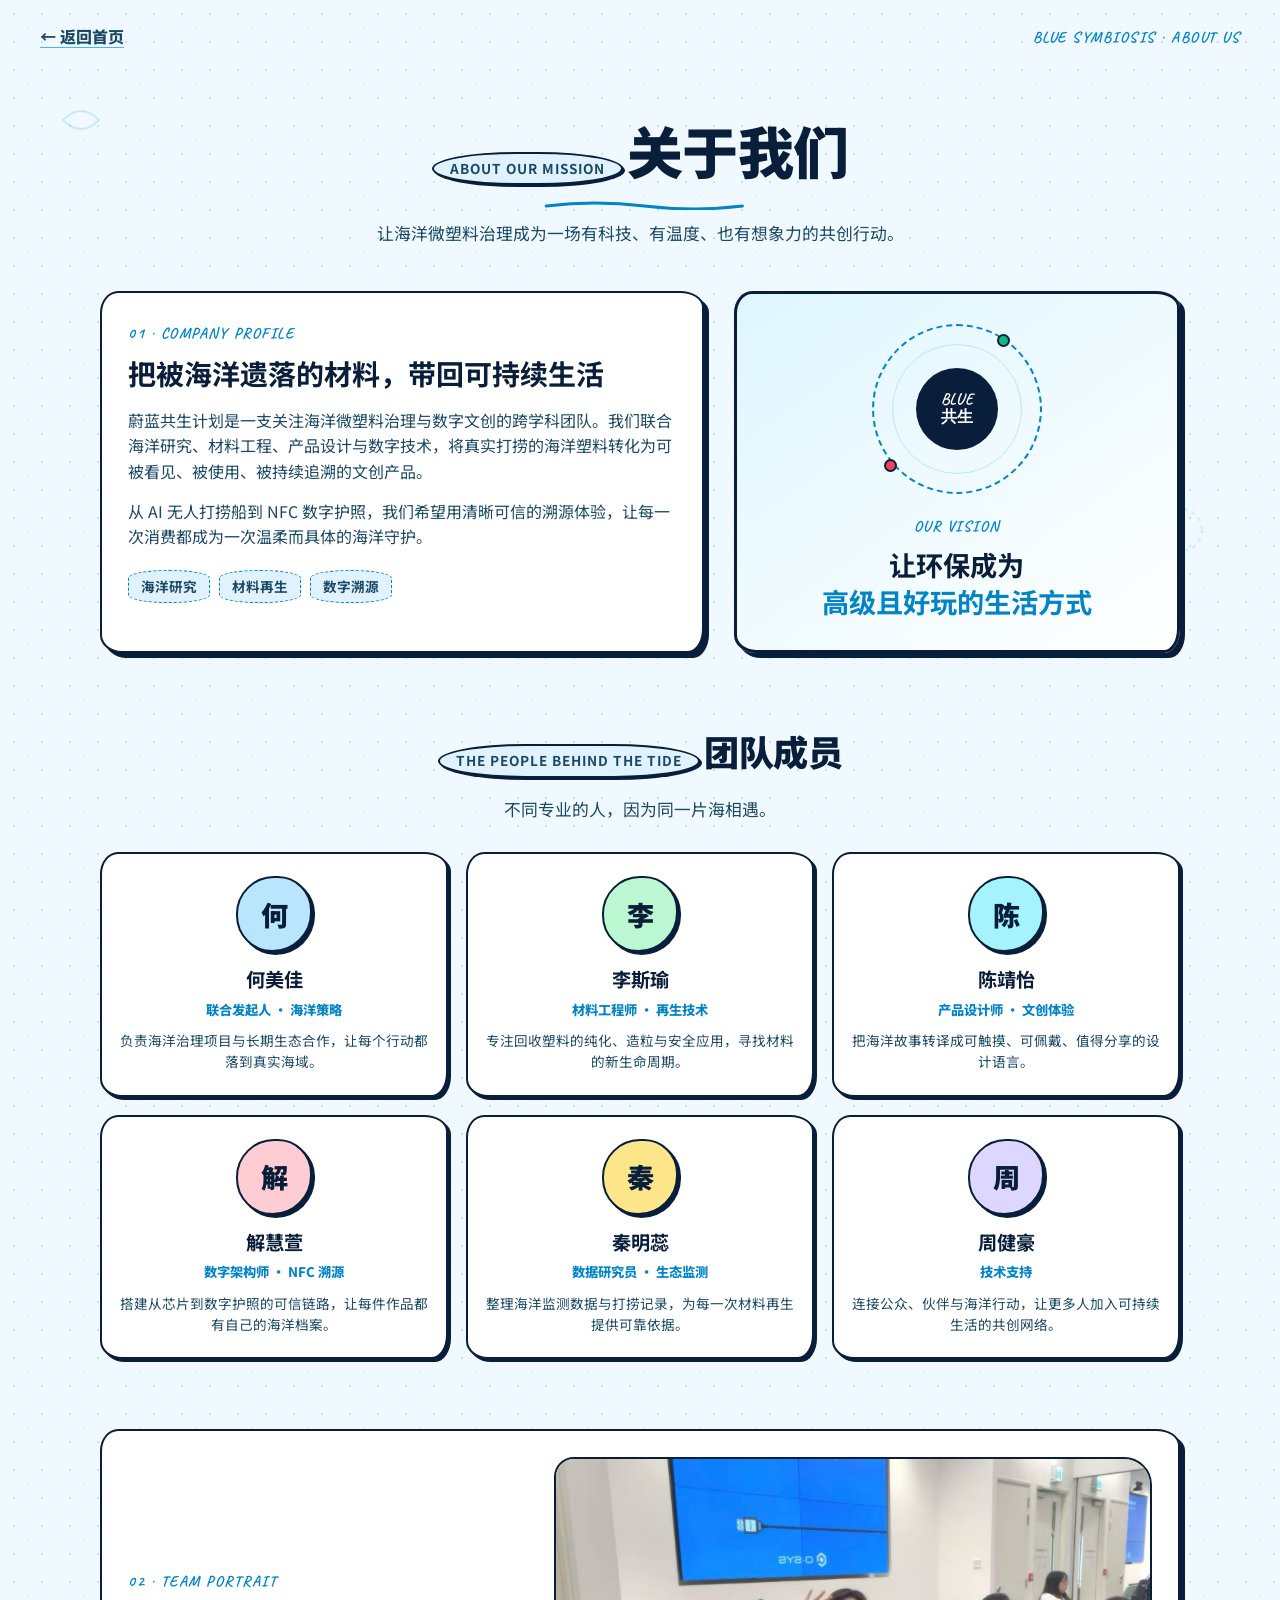
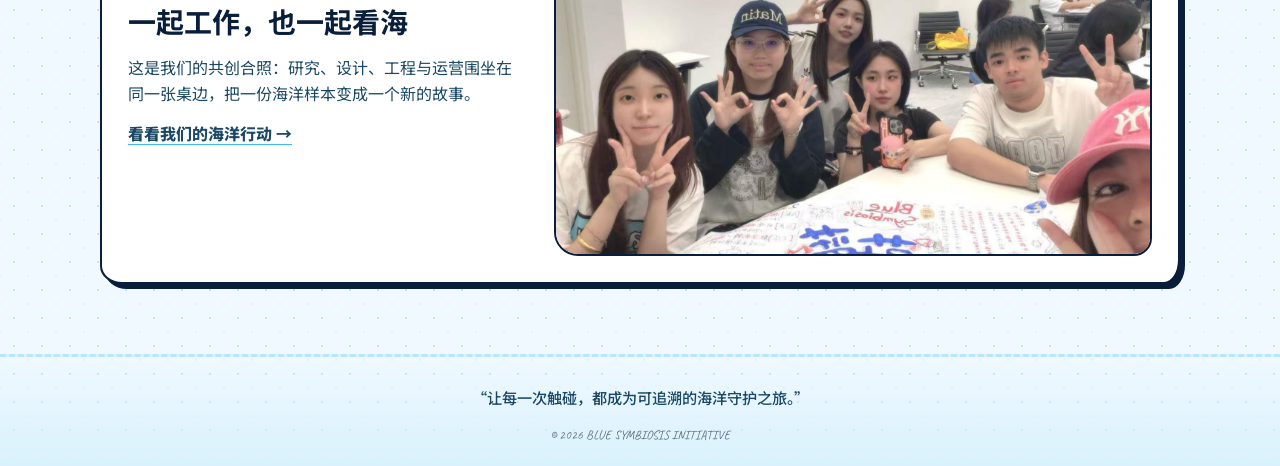
==== about.html @ a9a63bc6 "新增团队简介" ====
<!DOCTYPE html>
<html lang="zh-CN">

<head>
  <meta charset="UTF-8">
  <meta name="viewport" content="width=device-width, initial-scale=1.0">
  <title>关于我们 · 蔚蓝共生计划</title>
  <meta name="description" content="了解蔚蓝共生计划的使命、团队成员与海洋微塑料治理愿景。">
  <link rel="stylesheet" href="css/style.css">
  <link rel="stylesheet" href="css/about.css">
</head>

<body>
  <div class="bg-doodles-container" aria-hidden="true">
    <svg class="floating-doodle" style="top: 10%; left: 4%; width: 60px;" viewBox="0 0 100 100">
      <path d="M 20,50 Q 50,20 80,50 Q 50,80 20,50 Z" fill="none" stroke="#0ea5e9" stroke-width="3" />
    </svg>
    <svg class="floating-doodle" style="top: 55%; right: 5%; width: 70px;" viewBox="0 0 100 100">
      <circle cx="50" cy="50" r="30" fill="none" stroke="#38bdf8" stroke-width="3" stroke-dasharray="6,6" />
    </svg>
  </div>

  <header class="about-topbar">
    <a class="about-back-link" href="index.html">← 返回首页</a>
    <span class="about-topbar-label">BLUE SYMBIOSIS · ABOUT US</span>
  </header>

  <main class="about-page">
    <section class="about-hero section-header">
      <span class="section-tag">ABOUT OUR MISSION</span>
      <h1 class="section-title">关于我们</h1>
      <svg class="doodle-underline" viewBox="0 0 200 12" fill="none" aria-hidden="true">
        <path d="M 2 8 Q 50 2 100 8 T 198 8" stroke="#0284c7" stroke-width="3" stroke-linecap="round" />
      </svg>
      <p class="section-desc">让海洋微塑料治理成为一场有科技、有温度、也有想象力的共创行动。</p>
    </section>

    <section class="about-intro-grid">
      <article class="about-story-card doodle-card">
        <span class="about-card-kicker">01 · COMPANY PROFILE</span>
        <h2>把被海洋遗落的材料，带回可持续生活</h2>
        <p>蔚蓝共生计划是一支关注海洋微塑料治理与数字文创的跨学科团队。我们联合海洋研究、材料工程、产品设计与数字技术，将真实打捞的海洋塑料转化为可被看见、被使用、被持续追溯的文创产品。</p>
        <p>从 AI 无人打捞船到 NFC 数字护照，我们希望用清晰可信的溯源体验，让每一次消费都成为一次温柔而具体的海洋守护。</p>
        <div class="about-values">
          <span>海洋研究</span>
          <span>材料再生</span>
          <span>数字溯源</span>
        </div>
      </article>

      <aside class="about-vision-card">
        <div class="vision-orbit" aria-hidden="true">
          <span class="orbit-dot orbit-dot-one"></span>
          <span class="orbit-dot orbit-dot-two"></span>
          <span class="orbit-core">BLUE<br>共生</span>
        </div>
        <p class="vision-label">OUR VISION</p>
        <h2>让环保成为<br><strong>高级且好玩的生活方式</strong></h2>
      </aside>
    </section>

    <section class="team-section">
      <div class="section-header">
        <span class="section-tag">THE PEOPLE BEHIND THE TIDE</span>
        <h2 class="section-title">团队成员</h2>
        <p class="section-desc">不同专业的人，因为同一片海相遇。</p>
      </div>

      <div class="team-grid">
        <article class="team-member-card">
          <div class="member-avatar avatar-blue">何</div>
          <h3>何美佳</h3>
          <p class="member-role">联合发起人 · 海洋策略</p>
          <p class="member-bio">负责海洋治理项目与长期生态合作，让每个行动都落到真实海域。</p>
        </article>
        <article class="team-member-card">
          <div class="member-avatar avatar-green">李</div>
          <h3>李斯瑜</h3>
          <p class="member-role">材料工程师 · 再生技术</p>
          <p class="member-bio">专注回收塑料的纯化、造粒与安全应用，寻找材料的新生命周期。</p>
        </article>
        <article class="team-member-card">
          <div class="member-avatar avatar-cyan">陈</div>
          <h3>陈靖怡</h3>
          <p class="member-role">产品设计师 · 文创体验</p>
          <p class="member-bio">把海洋故事转译成可触摸、可佩戴、值得分享的设计语言。</p>
        </article>
        <article class="team-member-card">
          <div class="member-avatar avatar-coral">解</div>
          <h3>解慧萱</h3>
          <p class="member-role">数字架构师 · NFC 溯源</p>
          <p class="member-bio">搭建从芯片到数字护照的可信链路，让每件作品都有自己的海洋档案。</p>
        </article>
        <article class="team-member-card">
          <div class="member-avatar avatar-yellow">秦</div>
          <h3>秦明蕊</h3>
          <p class="member-role">数据研究员 · 生态监测</p>
          <p class="member-bio">整理海洋监测数据与打捞记录，为每一次材料再生提供可靠依据。</p>
        </article>
        <article class="team-member-card">
          <div class="member-avatar avatar-purple">周</div>
          <h3>周健豪</h3>
          <p class="member-role">技术支持</p>
          <p class="member-bio">连接公众、伙伴与海洋行动，让更多人加入可持续生活的共创网络。</p>
        </article>
      </div>
    </section>

    <section class="team-photo-section doodle-card">
      <div class="team-photo-copy">
        <span class="about-card-kicker">02 · TEAM PORTRAIT</span>
        <h2>一起工作，也一起看海</h2>
        <p>这是我们的共创合照：研究、设计、工程与运营围坐在同一张桌边，把一份海洋样本变成一个新的故事。</p>
        <a class="about-primary-link" href="index.html#heroSection">看看我们的海洋行动 →</a>
      </div>
      <div class="team-photo-illustration">
        <img src="assets/images/team-photo.png" alt="蔚蓝共生计划六位团队成员合照">
      </div>
    </section>
  </main>

  <footer class="footer-section about-footer">
    <p class="footer-manifesto-text">“让每一次触碰，都成为可追溯的海洋守护之旅。”</p>
    <div class="copyright-text">© 2026 BLUE SYMBIOSIS INITIATIVE</div>
  </footer>
</body>

</html>
---- css/style.css ----
/* ==========================================================================
   蔚蓝共生计划 (Blue Symbiosis) - 样式表
   风格：浅蓝色与深蓝色简笔画手绘风格 (Hand-Drawn Doodle & Sketch Aesthetic)
   ========================================================================== */

@import url('https://fonts.googleapis.com/css2?family=Caveat:wght@600;700&family=Noto+Sans+SC:wght@400;500;700;900&family=Patrick+Hand&display=swap');

:root {
  /* 核心色系：浅蓝与深蓝 */
  --c-dark-navy: #091e3a;
  --c-navy: #0f3a60;
  --c-deep-blue: #1b4965;
  --c-ocean-blue: #0284c7;
  --c-vibrant-blue: #0ea5e9;
  --c-sky-blue: #38bdf8;
  --c-light-cyan: #7dd3fc;
  --c-soft-blue: #bae6fd;
  --c-ice-blue: #e0f2fe;
  --c-foam-white: #f0f9ff;
  --c-pure-white: #ffffff;
  
  /* 点缀与指示色 */
  --c-eco-green: #10b981;
  --c-alert-amber: #f59e0b;
  --c-sonar-cyan: #06b6d4;
  --c-coral: #f43f5e;
  
  /* 简笔画手绘描边与阴影 */
  --doodle-border: 2.5px solid var(--c-dark-navy);
  --doodle-border-thick: 3.5px solid var(--c-dark-navy);
  --doodle-shadow: 5px 5px 0px var(--c-dark-navy);
  --doodle-shadow-sm: 3px 3px 0px var(--c-dark-navy);
  --doodle-shadow-lg: 8px 8px 0px var(--c-dark-navy);
  --doodle-shadow-hover: 2px 2px 0px var(--c-dark-navy);
  
  /* 手绘不规则圆角 */
  --sketch-radius-1: 255px 15px 225px 15px / 15px 225px 15px 255px;
  --sketch-radius-2: 20px 255px 20px 255px / 255px 20px 255px 20px;
  --sketch-radius-card: 18px 24px 16px 22px / 22px 16px 24px 18px;
  --sketch-radius-pill: 255px 255px 255px 255px / 50px 50px 50px 50px;
  
  /* 字体设置 */
  --font-sans: 'Noto Sans SC', -apple-system, BlinkMacSystemFont, "Segoe UI", Roboto, sans-serif;
  --font-doodle: 'Patrick Hand', 'Caveat', cursive, 'Noto Sans SC', sans-serif;
  --font-doodle-en: 'Caveat', cursive, sans-serif;
}

/* 全局重置与手绘纸张背景 */
* {
  margin: 0;
  padding: 0;
  box-sizing: border-box;
  -webkit-tap-highlight-color: transparent;
}

html {
  scroll-behavior: smooth;
  font-size: 16px;
}

body {
  font-family: var(--font-sans);
  background-color: var(--c-foam-white);
  color: var(--c-dark-navy);
  line-height: 1.6;
  overflow-x: hidden;
  background-image: 
    radial-gradient(var(--c-soft-blue) 1px, transparent 1px),
    radial-gradient(var(--c-ice-blue) 1px, var(--c-foam-white) 1px);
  background-size: 28px 28px;
  background-position: 0 0, 14px 14px;
}

/* 装饰性手绘背景气泡与微塑料颗粒 */
.bg-doodles-container {
  position: fixed;
  top: 0;
  left: 0;
  width: 100%;
  height: 100%;
  pointer-events: none;
  z-index: 0;
  overflow: hidden;
}

.floating-doodle {
  position: absolute;
  opacity: 0.18;
  animation: floatSlow 14s ease-in-out infinite alternate;
}

@keyframes floatSlow {
  0% { transform: translateY(0px) rotate(0deg); }
  50% { transform: translateY(-22px) rotate(4deg); }
  100% { transform: translateY(-40px) rotate(-4deg); }
}

/* 顶部悬浮 NFC 状态药丸与全局导航 */
.nfc-floating-bar {
  position: fixed;
  top: 14px;
  left: 50%;
  transform: translateX(-50%);
  z-index: 1000;
  display: flex;
  align-items: center;
  gap: 12px;
  background: var(--c-pure-white);
  border: var(--doodle-border);
  box-shadow: var(--doodle-shadow);
  border-radius: var(--sketch-radius-pill);
  padding: 8px 18px;
  transition: all 0.3s cubic-bezier(0.34, 1.56, 0.64, 1);
  backdrop-filter: blur(10px);
}

.nfc-floating-bar:hover {
  transform: translateX(-50%) translateY(-2px);
  box-shadow: var(--doodle-shadow-lg);
}

.nfc-floating-bar.is-desktop-landscape {
  display: none;
}

.nfc-status-pill {
  display: flex;
  align-items: center;
  gap: 8px;
  font-size: 0.88rem;
  font-weight: 700;
  color: var(--c-navy);
}

.nfc-pulse-dot {
  width: 11px;
  height: 11px;
  border-radius: 50%;
  background: var(--c-eco-green);
  box-shadow: 0 0 0 0 rgba(16, 185, 129, 0.7);
  animation: pulseEco 2s infinite;
}

@keyframes pulseEco {
  0% { box-shadow: 0 0 0 0 rgba(16, 185, 129, 0.7); }
  70% { box-shadow: 0 0 0 9px rgba(16, 185, 129, 0); }
  100% { box-shadow: 0 0 0 0 rgba(16, 185, 129, 0); }
}

.nfc-chip-id {
  font-family: var(--font-doodle-en);
  font-size: 1.15rem;
  color: var(--c-ocean-blue);
  background: var(--c-ice-blue);
  padding: 2px 10px;
  border-radius: 8px;
  border: 1.5px dashed var(--c-ocean-blue);
  letter-spacing: 0.5px;
}

.quick-tools {
  display: flex;
  align-items: center;
  gap: 8px;
  margin-left: 8px;
  border-left: 2px dashed var(--c-soft-blue);
  padding-left: 10px;
}

.tool-icon-btn {
  background: var(--c-ice-blue);
  border: 2px solid var(--c-dark-navy);
  border-radius: 12px;
  width: 34px;
  height: 34px;
  display: flex;
  align-items: center;
  justify-content: center;
  cursor: pointer;
  font-size: 0.95rem;
  transition: all 0.2s;
  color: var(--c-dark-navy);
}

#nfcStatusText[data-state="scanning"] {
  color: var(--c-ocean-blue);
}

#nfcStatusText[data-state="success"] {
  color: var(--c-eco-green);
}

#nfcStatusText[data-state="error"] {
  color: var(--c-coral);
}

.tool-icon-btn:hover {
  background: var(--c-sky-blue);
  transform: translateY(-2px);
  box-shadow: 2px 2px 0px var(--c-dark-navy);
}

@media (max-width: 600px) {
  .nfc-floating-bar {
    max-width: calc(100% - 20px);
  }

  .nfc-status-pill {
    min-width: 0;
  }

  #nfcStatusText {
    overflow: hidden;
    text-overflow: ellipsis;
    white-space: nowrap;
  }

}

/* 容器与页面布局 */
.main-wrapper {
  position: relative;
  z-index: 10;
  max-width: 1240px;
  margin: 0 auto;
  padding: 85px 20px 60px 20px;
}

/* 移动端视图模拟框开关 */
body.mobile-frame-mode {
  background-color: #0b1a2e;
  padding: 30px 10px;
}

body.mobile-frame-mode .main-wrapper {
  max-width: 440px;
  background: var(--c-foam-white);
  border-radius: 44px;
  border: 7px solid var(--c-dark-navy);
  box-shadow: 0 25px 60px rgba(0, 0, 0, 0.4), 0 0 0 10px #1e293b;
  padding: 40px 16px 40px 16px;
  margin: 20px auto;
  position: relative;
}

body.mobile-frame-mode .nfc-floating-bar {
  position: sticky;
  top: 10px;
  transform: none;
  left: 0;
  margin: 0 auto 20px auto;
  width: 100%;
  justify-content: space-between;
}

/* 通用简笔画卡片与框 */
.doodle-card {
  background: var(--c-pure-white);
  border: var(--doodle-border);
  box-shadow: var(--doodle-shadow);
  border-radius: var(--sketch-radius-card);
  padding: 26px;
  position: relative;
  margin-bottom: 34px;
  transition: transform 0.25s ease, box-shadow 0.25s ease;
}

.doodle-card:hover {
  transform: translateY(-3px);
  box-shadow: var(--doodle-shadow-lg);
}

/* 简笔画标题与下划线 */
.section-header {
  text-align: center;
  margin-bottom: 30px;
  position: relative;
}

.section-tag {
  display: inline-block;
  background: var(--c-ice-blue);
  color: var(--c-deep-blue);
  border: 2px solid var(--c-dark-navy);
  border-radius: var(--sketch-radius-pill);
  padding: 4px 16px;
  font-size: 0.85rem;
  font-weight: 700;
  letter-spacing: 1px;
  margin-bottom: 8px;
  box-shadow: 2px 2px 0px var(--c-dark-navy);
}

.section-title {
  font-size: 2.2rem;
  font-weight: 900;
  color: var(--c-dark-navy);
  position: relative;
  display: inline-block;
  letter-spacing: -0.5px;
}

.doodle-underline {
  display: block;
  width: 120%;
  margin: 4px auto 0 auto;
  transform: translateX(-8%);
  height: 12px;
}

.section-desc {
  max-width: 680px;
  margin: 10px auto 0 auto;
  color: var(--c-deep-blue);
  font-size: 1.05rem;
}

/* ==========================================================================
   HERO 区域：海报主题与思维风暴蓝图
   ========================================================================== */
.hero-section {
  background: linear-gradient(180deg, #d8f1fc 0%, #edf8fd 100%);
  border: var(--doodle-border-thick);
  border-radius: var(--sketch-radius-card);
  box-shadow: var(--doodle-shadow-lg);
  padding: 36px 32px 30px 32px;
  margin-bottom: 40px;
  position: relative;
  overflow: hidden;
}

.hero-banner-top {
  display: flex;
  align-items: center;
  justify-content: space-between;
  flex-wrap: wrap;
  gap: 15px;
  margin-bottom: 24px;
}

.brand-badge-group {
  display: flex;
  align-items: center;
  gap: 12px;
}

.brand-logo-doodle {
  width: 48px;
  height: 48px;
  background: var(--c-pure-white);
  border: var(--doodle-border);
  border-radius: 50%;
  display: flex;
  align-items: center;
  justify-content: center;
  box-shadow: var(--doodle-shadow-sm);
}

.brand-name-wrap h1 {
  font-size: 1.7rem;
  font-weight: 900;
  color: var(--c-dark-navy);
  line-height: 1.2;
}

.brand-name-wrap .en-sub {
  font-family: var(--font-doodle-en);
  font-size: 1.3rem;
  color: var(--c-ocean-blue);
  font-weight: 700;
}

.hero-hot-tags {
  display: flex;
  gap: 8px;
  flex-wrap: wrap;
}

.hot-tag {
  background: var(--c-pure-white);
  border: 1.5px solid var(--c-dark-navy);
  border-radius: 20px;
  padding: 3px 12px;
  font-size: 0.8rem;
  font-weight: 700;
  color: var(--c-navy);
}

/* 主视觉海报图与手绘互动网格 */
.hero-visual-container {
  display: grid;
  grid-template-columns: 1.35fr 1fr;
  gap: 28px;
  align-items: center;
  margin-top: 15px;
}

@media (max-width: 900px) {
  .hero-visual-container {
    grid-template-columns: 1fr;
  }
}

.hero-sketch-board {
  position: relative;
  background: var(--c-pure-white);
  border: var(--doodle-border);
  border-radius: var(--sketch-radius-1);
  box-shadow: var(--doodle-shadow);
  overflow: hidden;
  padding: 6px;
  display: flex;
  justify-content: center;
}

.hero-3d-iframe {
  width: 150%;
  height: 440px;
  max-width: none;
  border: none;
  border-radius: 12px;
  display: block;
  background: #18191c;
  margin: 0 -25%;
  flex: 0 0 150%;
  transform: translateX(-13%);
  box-sizing: border-box;
}

@media (max-width: 900px) {
  .hero-3d-iframe {
    height: 360px;
  }
}

@media (max-width: 600px) {
  .hero-3d-iframe {
    height: 300px;
  }
}

.hero-sketch-img {
  width: 100%;
  height: auto;
  display: block;
  border-radius: 12px;
  transition: transform 0.4s ease;
}

.hero-sketch-board:hover .hero-sketch-img {
  transform: scale(1.015);
}

.board-stamp {
  position: absolute;
  bottom: 16px;
  right: 16px;
  background: rgba(255, 255, 255, 0.95);
  border: 2px dashed var(--c-ocean-blue);
  border-radius: 12px;
  padding: 6px 14px;
  display: flex;
  align-items: center;
  gap: 6px;
  font-family: var(--font-doodle);
  font-size: 1.1rem;
  color: var(--c-navy);
  box-shadow: 2px 2px 8px rgba(0,0,0,0.06);
  pointer-events: none;
  z-index: 5;
}

.hero-manifesto-card {
  display: flex;
  flex-direction: column;
  gap: 16px;
}

.manifesto-quote-box {
  background: var(--c-pure-white);
  border: var(--doodle-border);
  border-radius: var(--sketch-radius-2);
  padding: 22px;
  box-shadow: var(--doodle-shadow-sm);
  position: relative;
}

.manifesto-quote-box::before {
  content: "“";
  font-family: var(--font-doodle-en);
  font-size: 4.5rem;
  color: var(--c-light-cyan);
  position: absolute;
  top: -15px;
  left: 14px;
  line-height: 1;
  opacity: 0.6;
}

.manifesto-quote {
  font-size: 1.12rem;
  font-weight: 700;
  color: var(--c-dark-navy);
  line-height: 1.6;
  position: relative;
  z-index: 2;
  margin-bottom: 8px;
}

.manifesto-author {
  font-size: 0.9rem;
  color: var(--c-deep-blue);
  display: flex;
  align-items: center;
  gap: 6px;
  font-weight: 500;
}

.hero-stats-row {
  display: grid;
  grid-template-columns: repeat(3, 1fr);
  gap: 12px;
}

.hero-stat-item {
  background: var(--c-pure-white);
  border: 2px solid var(--c-dark-navy);
  border-radius: 14px;
  padding: 12px 10px;
  text-align: center;
  box-shadow: 3px 3px 0px var(--c-dark-navy);
}

.hero-stat-num {
  font-family: var(--font-doodle-en);
  font-size: 1.7rem;
  font-weight: 700;
  color: var(--c-ocean-blue);
  line-height: 1.1;
}

.hero-stat-label {
  font-size: 0.76rem;
  font-weight: 700;
  color: var(--c-navy);
  margin-top: 3px;
}

/* ==========================================================================
   模块 1: NFC碰一碰产品感应区 (Product Selector & Tap Simulator)
   ========================================================================== */
.nfc-simulator-box {
  background: linear-gradient(135deg, #e0f2fe 0%, #f0fdf4 100%);
  border: var(--doodle-border-thick);
  border-radius: var(--sketch-radius-card);
  box-shadow: var(--doodle-shadow);
  padding: 26px;
  margin-bottom: 40px;
  position: relative;
}

.nfc-tap-action-header {
  display: flex;
  align-items: center;
  justify-content: space-between;
  flex-wrap: wrap;
  gap: 16px;
  margin-bottom: 22px;
}

.nfc-tip-badge {
  display: flex;
  align-items: center;
  gap: 10px;
  background: var(--c-pure-white);
  border: 2px solid var(--c-dark-navy);
  border-radius: var(--sketch-radius-pill);
  padding: 6px 18px;
  box-shadow: 2px 2px 0px var(--c-dark-navy);
}

.nfc-wave-svg {
  width: 24px;
  height: 24px;
  color: var(--c-ocean-blue);
  animation: nfcPing 1.8s infinite;
}

@keyframes nfcPing {
  0% { transform: scale(0.9); opacity: 0.7; }
  50% { transform: scale(1.15); opacity: 1; }
  100% { transform: scale(0.9); opacity: 0.7; }
}

.btn-simulate-tap {
  background: var(--c-sky-blue);
  color: var(--c-dark-navy);
  border: var(--doodle-border);
  border-radius: var(--sketch-radius-pill);
  padding: 10px 24px;
  font-size: 1rem;
  font-weight: 900;
  display: flex;
  align-items: center;
  gap: 8px;
  cursor: pointer;
  box-shadow: var(--doodle-shadow);
  transition: all 0.2s cubic-bezier(0.34, 1.56, 0.64, 1);
}

.btn-simulate-tap:hover {
  background: var(--c-vibrant-blue);
  color: var(--c-pure-white);
  transform: translateY(-3px) scale(1.03);
  box-shadow: var(--doodle-shadow-lg);
}

.btn-simulate-tap:active {
  transform: translateY(2px);
  box-shadow: var(--doodle-shadow-hover);
}

/* 5种不同文创产品卡片滚动列 */
.products-scroll-grid {
  display: grid;
  grid-template-columns: repeat(auto-fit, minmax(210px, 1fr));
  gap: 16px;
}

.products-more-button {
  display: flex;
  align-items: center;
  justify-content: center;
  gap: 8px;
  margin: 24px auto 0;
  padding: 4px 16px;
  background: var(--c-ice-blue);
  color: var(--c-deep-blue);
  border: 2px solid var(--c-dark-navy);
  border-radius: var(--sketch-radius-pill);
  box-shadow: 2px 2px 0px var(--c-dark-navy);
  font: inherit;
  font-size: 0.85rem;
  font-weight: 700;
  letter-spacing: 1px;
  cursor: pointer;
  transition: transform 0.2s ease, box-shadow 0.2s ease, background 0.2s ease;
}

.products-more-button:hover {
  background: var(--c-sky-blue);
  transform: translateY(-2px);
  box-shadow: 3px 3px 0px var(--c-dark-navy);
}

.products-more-button:active {
  transform: translateY(1px);
  box-shadow: var(--doodle-shadow-hover);
}

.product-item-card {
  background: var(--c-pure-white);
  border: var(--doodle-border);
  border-radius: 18px;
  padding: 16px;
  cursor: pointer;
  position: relative;
  transition: all 0.25s ease;
  box-shadow: 3px 3px 0px var(--c-dark-navy);
  display: flex;
  flex-direction: column;
  text-decoration: none;
  color: var(--c-dark-navy);
}

.product-item-card:hover {
  transform: translateY(-4px);
  box-shadow: 6px 6px 0px var(--c-dark-navy);
  border-color: var(--c-ocean-blue);
}

.product-thumb-box {
  width: 100%;
  height: 125px;
  background: var(--c-ice-blue);
  border: 2px dashed var(--c-sky-blue);
  border-radius: 12px;
  display: flex;
  align-items: center;
  justify-content: center;
  margin-bottom: 12px;
  position: relative;
  overflow: hidden;
}

.product-icon-doodle {
  width: 76px;
  height: 76px;
  transition: transform 0.3s;
}

.product-item-card:hover .product-icon-doodle {
  transform: scale(1.1) rotate(4deg);
}

.plastic-code-sticker {
  position: absolute;
  top: 6px;
  right: 6px;
  background: var(--c-pure-white);
  border: 1.5px solid var(--c-dark-navy);
  border-radius: 6px;
  font-family: var(--font-doodle-en);
  font-size: 0.82rem;
  font-weight: 700;
  padding: 1px 6px;
  color: var(--c-dark-navy);
}

.product-name {
  font-size: 1.05rem;
  font-weight: 800;
  color: var(--c-dark-navy);
  margin-bottom: 4px;
}

.product-plastic-type {
  font-size: 0.84rem;
  color: var(--c-ocean-blue);
  font-weight: 700;
  display: flex;
  align-items: center;
  gap: 4px;
}

.product-origin-source {
  font-size: 0.78rem;
  color: #64748b;
  margin-top: 6px;
  line-height: 1.4;
}

.product-card-arrow-indicator {
  margin-top: 12px;
  padding-top: 10px;
  border-top: 1.5px dashed #cbd5e1;
  display: flex;
  align-items: center;
  justify-content: flex-end;
  font-size: 0.8rem;
  font-weight: 800;
  color: var(--c-ocean-blue);
  transition: transform 0.2s ease, color 0.2s ease;
}

.product-item-card:hover .product-card-arrow-indicator {
  transform: translateX(4px);
  color: var(--c-navy);
}

/* ==========================================================================
   模块 2: 材质档案与微观显微镜深度解析 (Material DNA & Microscope)
   ========================================================================== */
#materialSectionHeader,
#materialDetailContainer {
  display: none;
}

.material-detail-container {
  display: grid;
  grid-template-columns: 1.2fr 0.8fr;
  gap: 26px;
  margin-bottom: 40px;
}

@media (max-width: 950px) {
  .material-detail-container {
    grid-template-columns: 1fr;
  }
}

.material-main-card {
  background: var(--c-pure-white);
  border: var(--doodle-border-thick);
  border-radius: var(--sketch-radius-card);
  box-shadow: var(--doodle-shadow);
  padding: 28px;
  position: relative;
}

.plastic-id-header {
  display: flex;
  align-items: flex-start;
  justify-content: space-between;
  gap: 16px;
  margin-bottom: 22px;
  border-bottom: 2px dashed var(--c-soft-blue);
  padding-bottom: 16px;
}

.plastic-title-group {
  display: flex;
  align-items: center;
  gap: 16px;
}

.plastic-resin-badge {
  width: 58px;
  height: 58px;
  border: 3px solid var(--c-dark-navy);
  border-radius: 50%;
  background: var(--c-ice-blue);
  display: flex;
  flex-direction: column;
  align-items: center;
  justify-content: center;
  box-shadow: var(--doodle-shadow-sm);
}

.plastic-resin-badge .num {
  font-family: var(--font-doodle-en);
  font-size: 1.4rem;
  font-weight: 900;
  line-height: 1;
  color: var(--c-dark-navy);
}

.plastic-resin-badge .symbol {
  font-size: 0.65rem;
  font-weight: 900;
  color: var(--c-ocean-blue);
}

.plastic-meta h3 {
  font-size: 1.55rem;
  font-weight: 900;
  color: var(--c-dark-navy);
}

.plastic-meta p {
  font-size: 0.92rem;
  color: var(--c-ocean-blue);
  font-weight: 700;
}

.degrade-years-pill {
  background: #fef2f2;
  border: 2px solid #ef4444;
  color: #b91c1c;
  padding: 4px 12px;
  border-radius: var(--sketch-radius-pill);
  font-size: 0.82rem;
  font-weight: 800;
  white-space: nowrap;
}

/* 塑料前生今世对比条 */
.transformation-pipeline {
  display: grid;
  grid-template-columns: 1fr auto 1fr auto 1fr;
  align-items: center;
  gap: 10px;
  margin: 22px 0;
  background: var(--c-foam-white);
  border: 2px dashed var(--c-soft-blue);
  border-radius: 16px;
  padding: 16px;
}

@media (max-width: 600px) {
  .transformation-pipeline {
    grid-template-columns: 1fr;
    text-align: center;
  }
  .pipeline-arrow {
    transform: rotate(90deg);
    margin: 4px auto;
  }
}

.pipeline-step {
  text-align: center;
}

.pipeline-icon-wrap {
  width: 52px;
  height: 52px;
  margin: 0 auto 6px auto;
  background: var(--c-pure-white);
  border: 2px solid var(--c-dark-navy);
  border-radius: 14px;
  display: flex;
  align-items: center;
  justify-content: center;
  box-shadow: 2px 2px 0px var(--c-dark-navy);
}

.pipeline-step h4 {
  font-size: 0.88rem;
  font-weight: 800;
  color: var(--c-dark-navy);
}

.pipeline-step p {
  font-size: 0.74rem;
  color: #64748b;
}

.pipeline-arrow {
  color: var(--c-ocean-blue);
  font-weight: 900;
  font-size: 1.2rem;
}

/* 物理特性与微塑料危害解析 */
.plastic-features-list {
  display: grid;
  grid-template-columns: repeat(2, 1fr);
  gap: 14px;
  margin-top: 18px;
}

@media (max-width: 550px) {
  .plastic-features-list {
    grid-template-columns: 1fr;
  }
}

.feature-box {
  background: var(--c-ice-blue);
  border: 2px solid var(--c-dark-navy);
  border-radius: 14px;
  padding: 12px 14px;
  box-shadow: 2px 2px 0px var(--c-dark-navy);
}

.feature-box h5 {
  font-size: 0.88rem;
  font-weight: 800;
  color: var(--c-dark-navy);
  display: flex;
  align-items: center;
  gap: 6px;
  margin-bottom: 4px;
}

.feature-box p {
  font-size: 0.82rem;
  color: var(--c-deep-blue);
  line-height: 1.45;
}

/* 右侧：交互式微观显微镜 (Interactive Microscope) */
.microscope-card {
  background: var(--c-pure-white);
  border: var(--doodle-border-thick);
  border-radius: var(--sketch-radius-card);
  box-shadow: var(--doodle-shadow);
  padding: 24px;
  display: flex;
  flex-direction: column;
}

.microscope-header {
  display: flex;
  align-items: center;
  justify-content: space-between;
  margin-bottom: 14px;
}

.microscope-header h4 {
  font-size: 1.15rem;
  font-weight: 900;
  color: var(--c-dark-navy);
  display: flex;
  align-items: center;
  gap: 6px;
}

.micro-view-screen {
  width: 100%;
  height: auto;
  min-height: 220px;
  background: #091e3a;
  border: 3px solid var(--c-dark-navy);
  border-radius: 20px;
  position: relative;
  overflow: hidden;
  box-shadow: inset 0 0 25px rgba(0, 0, 0, 0.6);
  cursor: crosshair;
  flex: 1;
}

.micro-canvas {
  width: 100%;
  height: 100%;
  display: block;
}

.micro-reticle {
  position: absolute;
  top: 50%;
  left: 50%;
  transform: translate(-50%, -50%);
  width: 110px;
  height: 110px;
  border: 2px dashed rgba(56, 189, 248, 0.8);
  border-radius: 50%;
  pointer-events: none;
  animation: reticleSpin 20s linear infinite;
}

@keyframes reticleSpin {
  100% { transform: translate(-50%, -50%) rotate(360deg); }
}

.micro-reticle::before, .micro-reticle::after {
  content: "";
  position: absolute;
  background: rgba(56, 189, 248, 0.6);
}

.micro-reticle::before {
  top: 50%;
  left: -15px;
  right: -15px;
  height: 1px;
}

.micro-reticle::after {
  left: 50%;
  top: -15px;
  bottom: -15px;
  width: 1px;
}

.micro-controls {
  margin-top: 14px;
  display: flex;
  flex-direction: column;
  gap: 8px;
}

.micro-slider-wrap {
  display: flex;
  align-items: center;
  justify-content: space-between;
  gap: 12px;
  font-size: 0.85rem;
  font-weight: 700;
}

.micro-slider {
  flex: 1;
  -webkit-appearance: none;
  height: 8px;
  border-radius: 5px;
  background: var(--c-ice-blue);
  border: 1.5px solid var(--c-dark-navy);
  outline: none;
}

.micro-slider::-webkit-slider-thumb {
  -webkit-appearance: none;
  width: 20px;
  height: 20px;
  border-radius: 50%;
  background: var(--c-sky-blue);
  border: 2px solid var(--c-dark-navy);
  cursor: pointer;
  box-shadow: 1px 1px 0px var(--c-dark-navy);
}

.micro-info-text {
  font-size: 0.8rem;
  color: var(--c-deep-blue);
  background: var(--c-ice-blue);
  padding: 8px 12px;
  border-radius: 10px;
  border: 1.5px solid var(--c-dark-navy);
  margin-top: 6px;
}

/* ==========================================================================
   模块 3: 四大核心战略流程 (The 4 Pillars of Blue Symbiosis)
   ========================================================================== */
.strategy-pillars-grid {
  display: grid;
  grid-template-columns: repeat(4, 1fr);
  gap: 20px;
  margin-bottom: 40px;
}

@media (max-width: 1120px) {
  .strategy-pillars-grid {
    grid-template-columns: repeat(2, 1fr);
  }
}

@media (max-width: 640px) {
  .strategy-pillars-grid {
    grid-template-columns: 1fr;
  }
}

body.mobile-frame-mode .strategy-pillars-grid {
  grid-template-columns: 1fr;
}

.pillar-card {
  background: var(--c-pure-white);
  border: var(--doodle-border-thick);
  border-radius: var(--sketch-radius-card);
  box-shadow: var(--doodle-shadow);
  padding: 24px;
  display: flex;
  flex-direction: column;
  position: relative;
  transition: all 0.25s ease;
}

.pillar-card:hover {
  transform: translateY(-5px);
  box-shadow: var(--doodle-shadow-lg);
}

.pillar-num-stamp {
  position: absolute;
  top: -14px;
  right: 18px;
  background: var(--c-sky-blue);
  border: 2px solid var(--c-dark-navy);
  border-radius: 12px;
  padding: 2px 14px;
  font-family: var(--font-doodle-en);
  font-size: 1.3rem;
  font-weight: 900;
  color: var(--c-dark-navy);
  box-shadow: 2px 2px 0px var(--c-dark-navy);
}

.pillar-icon-box {
  width: 60px;
  height: 60px;
  background: var(--c-ice-blue);
  border: 2px solid var(--c-dark-navy);
  border-radius: 16px;
  display: flex;
  align-items: center;
  justify-content: center;
  margin-bottom: 16px;
  box-shadow: var(--doodle-shadow-sm);
}

.pillar-card h3 {
  font-size: 1.25rem;
  font-weight: 900;
  color: var(--c-dark-navy);
  margin-bottom: 8px;
}

.pillar-subtitle {
  font-size: 0.85rem;
  font-weight: 700;
  color: var(--c-ocean-blue);
  margin-bottom: 12px;
}

.pillar-desc {
  font-size: 0.88rem;
  color: var(--c-deep-blue);
  line-height: 1.55;
  margin-bottom: 16px;
  flex: 1;
}

.pillar-points {
  list-style: none;
  border-top: 1.5px dashed var(--c-soft-blue);
  padding-top: 12px;
  display: flex;
  flex-direction: column;
  gap: 8px;
}

.pillar-points li {
  font-size: 0.82rem;
  color: var(--c-dark-navy);
  display: flex;
  align-items: center;
  gap: 6px;
}

.pillar-points li::before {
  content: "✔";
  color: var(--c-ocean-blue);
  font-weight: 900;
}

/* ==========================================================================
   模块 4: 海洋塑料踪迹手绘地图 (Ocean Plastic Traceability Map)
   ========================================================================== */
.ocean-trace-container {
  display: grid;
  grid-template-columns: 1.3fr 0.7fr;
  gap: 26px;
  margin-bottom: 40px;
}

@media (max-width: 950px) {
  .ocean-trace-container {
    grid-template-columns: 1fr;
  }
}

.trace-map-board {
  background: #edf8fd;
  border: var(--doodle-border-thick);
  border-radius: var(--sketch-radius-card);
  box-shadow: var(--doodle-shadow);
  padding: 16px;
  position: relative;
  overflow: hidden;
  display: flex;
}

.map-svg-canvas {
  width: 100%;
  height: auto;
  min-height: 0;
  background: #e1f5fe;
  border: 2px solid var(--c-dark-navy);
  border-radius: 14px;
  display: block;
  flex: 1;
}

@media (max-width: 950px) {
  .trace-map-board {
    display: block;
  }

  .map-svg-canvas {
    height: 400px;
  }
}

.trace-info-panel {
  background: var(--c-pure-white);
  border: var(--doodle-border-thick);
  border-radius: var(--sketch-radius-card);
  box-shadow: var(--doodle-shadow);
  padding: 24px;
  display: flex;
  flex-direction: column;
}

.trace-info-header {
  display: flex;
  align-items: center;
  justify-content: space-between;
  margin-bottom: 16px;
  border-bottom: 2px dashed var(--c-soft-blue);
  padding-bottom: 12px;
}

.trace-info-header h3 {
  font-size: 1.25rem;
  font-weight: 900;
  color: var(--c-dark-navy);
}

.salvage-boat-badge {
  background: var(--c-ice-blue);
  border: 1.5px solid var(--c-dark-navy);
  border-radius: 8px;
  font-family: var(--font-doodle-en);
  font-size: 0.95rem;
  font-weight: 700;
  color: var(--c-navy);
  padding: 2px 8px;
}

.trace-detail-list {
  display: flex;
  flex-direction: column;
  gap: 12px;
  margin-bottom: 20px;
}

.trace-row {
  display: flex;
  justify-content: space-between;
  align-items: center;
  font-size: 0.88rem;
  border-bottom: 1px dashed var(--c-ice-blue);
  padding-bottom: 6px;
}

.trace-label {
  color: #64748b;
  font-weight: 600;
}

.trace-value {
  color: var(--c-dark-navy);
  font-weight: 800;
}

.salvage-log-box {
  background: var(--c-foam-white);
  border: 2px solid var(--c-dark-navy);
  border-radius: 12px;
  padding: 12px;
  margin-top: auto;
}

.salvage-log-box h5 {
  font-size: 0.85rem;
  font-weight: 800;
  color: var(--c-ocean-blue);
  margin-bottom: 6px;
  display: flex;
  align-items: center;
  gap: 6px;
}

.salvage-log-box p {
  font-size: 0.8rem;
  color: var(--c-deep-blue);
  line-height: 1.45;
}

/* ==========================================================================
   模块 5: 专属 NFT 数字护照与 3D 翻转卡片 (NFT Digital Passport)
   ========================================================================== */
.passport-section-wrapper {
  margin-bottom: 40px;
}

.passport-layout-grid {
  display: grid;
  grid-template-columns: 1fr 1fr;
  gap: 30px;
  align-items: center;
}

@media (max-width: 900px) {
  .passport-layout-grid {
    grid-template-columns: 1fr;
  }
}

/* 3D 翻转卡片容器 */
.card-3d-scene {
  perspective: 1200px;
  width: 100%;
  max-width: 440px;
  margin: 0 auto;
}

.passport-card-inner {
  width: 100%;
  height: 520px;
  position: relative;
  transform-style: preserve-3d;
  transition: transform 0.8s cubic-bezier(0.175, 0.885, 0.32, 1.275);
  cursor: pointer;
}

.passport-card-inner.flipped {
  transform: rotateY(180deg);
}

.passport-face {
  position: absolute;
  width: 100%;
  height: 100%;
  backface-visibility: hidden;
  border: var(--doodle-border-thick);
  border-radius: 26px;
  box-shadow: var(--doodle-shadow-lg);
  padding: 26px;
  display: flex;
  flex-direction: column;
  justify-content: space-between;
}

/* 护照正面 */
.passport-front {
  background: linear-gradient(135deg, #091e3a 0%, #0f3a60 65%, #0284c7 100%);
  color: var(--c-pure-white);
  border-color: #38bdf8;
  box-shadow: 8px 8px 0px #091e3a;
}

.passport-top-badge {
  display: flex;
  align-items: center;
  justify-content: space-between;
  border-bottom: 1.5px dashed rgba(255, 255, 255, 0.3);
  padding-bottom: 12px;
}

.passport-title-wrap h4 {
  font-size: 1.15rem;
  font-weight: 900;
  letter-spacing: 1px;
}

.passport-title-wrap .sub {
  font-family: var(--font-doodle-en);
  font-size: 0.95rem;
  color: var(--c-light-cyan);
}

.passport-chip-doodle {
  width: 40px;
  height: 30px;
  background: linear-gradient(135deg, #fbbf24 0%, #d97706 100%);
  border: 1.5px solid #ffffff;
  border-radius: 6px;
  position: relative;
  box-shadow: 0 2px 6px rgba(0,0,0,0.3);
}

.passport-product-dna {
  margin: 18px 0;
  text-align: center;
}

.dna-icon-circle {
  width: 90px;
  height: 90px;
  background: rgba(255, 255, 255, 0.1);
  border: 2px dashed rgba(255, 255, 255, 0.5);
  border-radius: 50%;
  margin: 0 auto 12px auto;
  display: flex;
  align-items: center;
  justify-content: center;
}

.passport-prod-name {
  font-size: 1.35rem;
  font-weight: 900;
  margin-bottom: 4px;
}

.passport-hash-pill {
  display: inline-block;
  background: rgba(0, 0, 0, 0.3);
  border: 1px solid rgba(255, 255, 255, 0.2);
  border-radius: 12px;
  padding: 3px 12px;
  font-family: monospace;
  font-size: 0.8rem;
  color: var(--c-sky-blue);
}

.passport-impact-metrics {
  display: grid;
  grid-template-columns: 1fr 1fr;
  gap: 10px;
  background: rgba(255, 255, 255, 0.08);
  border-radius: 16px;
  padding: 12px;
  border: 1px solid rgba(255, 255, 255, 0.15);
}

.metric-cell {
  text-align: center;
}

.metric-cell .num {
  font-family: var(--font-doodle-en);
  font-size: 1.5rem;
  font-weight: 700;
  color: #38bdf8;
  line-height: 1;
}

.metric-cell .label {
  font-size: 0.72rem;
  color: #bae6fd;
  margin-top: 3px;
}

.passport-front-footer {
  display: flex;
  align-items: center;
  justify-content: space-between;
  font-size: 0.78rem;
  color: #94a3b8;
  border-top: 1.5px dashed rgba(255, 255, 255, 0.2);
  padding-top: 10px;
}

.flip-hint {
  font-size: 0.78rem;
  color: #38bdf8;
  display: flex;
  align-items: center;
  gap: 4px;
}

/* 护照背面 */
.passport-back {
  background: var(--c-foam-white);
  color: var(--c-dark-navy);
  transform: rotateY(180deg);
  border-color: var(--c-dark-navy);
}

.passport-back-header {
  text-align: center;
  border-bottom: 2px dashed var(--c-soft-blue);
  padding-bottom: 12px;
}

.passport-back-header h4 {
  font-size: 1.15rem;
  font-weight: 900;
  color: var(--c-dark-navy);
}

.passport-chain-details {
  display: flex;
  flex-direction: column;
  gap: 10px;
  margin: 16px 0;
  font-size: 0.82rem;
}

.chain-item {
  display: flex;
  justify-content: space-between;
  border-bottom: 1px dotted #cbd5e1;
  padding-bottom: 4px;
}

.qr-signature-box {
  background: var(--c-pure-white);
  border: 2px solid var(--c-dark-navy);
  border-radius: 16px;
  padding: 14px;
  display: flex;
  align-items: center;
  gap: 14px;
  box-shadow: 2px 2px 0px var(--c-dark-navy);
}

.mock-qr-code {
  width: 70px;
  height: 70px;
  border: 1.5px solid var(--c-dark-navy);
  border-radius: 8px;
  padding: 3px;
  background: #ffffff;
}

.qr-instructions h5 {
  font-size: 0.88rem;
  font-weight: 800;
  color: var(--c-dark-navy);
}

.qr-instructions p {
  font-size: 0.75rem;
  color: #64748b;
  margin-top: 2px;
}

/* 护照右侧操作区 */
.passport-actions-card {
  display: flex;
  flex-direction: column;
  gap: 18px;
}

.passport-hero-intro {
  background: var(--c-pure-white);
  border: var(--doodle-border);
  border-radius: var(--sketch-radius-card);
  padding: 22px;
  box-shadow: var(--doodle-shadow-sm);
}

.passport-hero-intro h3 {
  font-size: 1.4rem;
  font-weight: 900;
  color: var(--c-dark-navy);
  margin-bottom: 8px;
}

.passport-hero-intro p {
  font-size: 0.95rem;
  color: var(--c-deep-blue);
  line-height: 1.6;
}

.action-buttons-group {
  display: flex;
  flex-direction: column;
  gap: 12px;
}

.btn-doodle-primary {
  background: var(--c-ocean-blue);
  color: var(--c-pure-white);
  border: var(--doodle-border);
  border-radius: var(--sketch-radius-pill);
  padding: 14px 24px;
  font-size: 1.05rem;
  font-weight: 900;
  cursor: pointer;
  display: flex;
  align-items: center;
  justify-content: center;
  gap: 10px;
  box-shadow: var(--doodle-shadow);
  transition: all 0.2s cubic-bezier(0.34, 1.56, 0.64, 1);
}

.btn-doodle-primary:hover {
  background: #026ca3;
  transform: translateY(-2px);
  box-shadow: var(--doodle-shadow-lg);
}

.btn-doodle-secondary {
  background: var(--c-pure-white);
  color: var(--c-dark-navy);
  border: var(--doodle-border);
  border-radius: var(--sketch-radius-pill);
  padding: 12px 24px;
  font-size: 0.98rem;
  font-weight: 800;
  cursor: pointer;
  display: flex;
  align-items: center;
  justify-content: center;
  gap: 8px;
  box-shadow: var(--doodle-shadow-sm);
  transition: all 0.2s ease;
}

.btn-doodle-secondary:hover {
  background: var(--c-ice-blue);
  transform: translateY(-2px);
  box-shadow: var(--doodle-shadow);
}

/* ==========================================================================
   模块 6: AI打捞船声波护渔互动小游戏 (Interactive Sonar Mini-Game)
   ========================================================================== */
.game-section-box {
  background: linear-gradient(180deg, #d8f1fc 0%, #edf8fd 100%);
  border: var(--doodle-border-thick);
  border-radius: var(--sketch-radius-card);
  box-shadow: var(--doodle-shadow);
  padding: 26px;
  margin-bottom: 40px;
  position: relative;
}

.game-top-bar {
  display: flex;
  align-items: center;
  justify-content: space-between;
  flex-wrap: wrap;
  gap: 14px;
  margin-bottom: 16px;
}

.game-scores-wrap {
  display: flex;
  gap: 12px;
}

.score-badge {
  background: var(--c-pure-white);
  border: 2px solid var(--c-dark-navy);
  border-radius: 12px;
  padding: 6px 14px;
  font-size: 0.88rem;
  font-weight: 800;
  color: var(--c-dark-navy);
  box-shadow: 2px 2px 0px var(--c-dark-navy);
}

.score-badge .val {
  font-family: var(--font-doodle-en);
  font-size: 1.25rem;
  color: var(--c-ocean-blue);
  margin-left: 4px;
}

.game-controls-help {
  font-size: 0.82rem;
  color: var(--c-deep-blue);
  background: var(--c-pure-white);
  padding: 6px 12px;
  border-radius: 8px;
  border: 1.5px dashed var(--c-ocean-blue);
}

.game-canvas-container {
  width: 100%;
  height: 380px;
  background: #092644;
  border: var(--doodle-border-thick);
  border-radius: 20px;
  position: relative;
  overflow: hidden;
  box-shadow: inset 0 0 30px rgba(0, 0, 0, 0.7);
}

#salvageCanvas {
  width: 100%;
  height: 100%;
  display: block;
}

.game-touch-controls {
  display: none;
  margin-top: 14px;
  grid-template-columns: 1fr 1fr 1fr;
  gap: 10px;
}

@media (max-width: 768px) {
  .game-touch-controls {
    display: grid;
  }
}

.btn-game-touch {
  background: var(--c-pure-white);
  border: 2px solid var(--c-dark-navy);
  border-radius: 14px;
  padding: 12px;
  font-weight: 800;
  font-size: 0.95rem;
  cursor: pointer;
  box-shadow: 2px 2px 0px var(--c-dark-navy);
}

.btn-game-touch:active {
  transform: translateY(2px);
  box-shadow: 0 0 0;
}

/* ==========================================================================
   模块 7: 生态闭环账单与反哺流动 (Revenue Feedback Fund)
   ========================================================================== */
.fund-tracker-card {
  background: var(--c-pure-white);
  border: var(--doodle-border-thick);
  border-radius: var(--sketch-radius-card);
  box-shadow: var(--doodle-shadow);
  padding: 28px;
  margin-bottom: 40px;
}

.fund-grid {
  display: grid;
  grid-template-columns: 1fr 1fr;
  gap: 26px;
  align-items: center;
}

@media (max-width: 850px) {
  .fund-grid {
    grid-template-columns: 1fr;
  }
}

.fund-pie-visual {
  background: var(--c-foam-white);
  border: 2px dashed var(--c-soft-blue);
  border-radius: 20px;
  padding: 20px;
  text-align: center;
}

.fund-pie-chart-wrap {
  position: relative;
  width: 180px;
  height: 180px;
  margin: 0 auto 16px auto;
}

.fund-split-list {
  display: flex;
  flex-direction: column;
  gap: 8px;
  text-align: left;
}

.fund-split-item {
  display: flex;
  align-items: center;
  justify-content: space-between;
  font-size: 0.85rem;
  font-weight: 700;
}

.fund-dot {
  width: 10px;
  height: 10px;
  border-radius: 50%;
  display: inline-block;
  margin-right: 6px;
}

.fund-calculator-box {
  display: flex;
  flex-direction: column;
  gap: 14px;
}

.calc-slider-card {
  background: var(--c-ice-blue);
  border: 2px solid var(--c-dark-navy);
  border-radius: 16px;
  padding: 16px;
}

.calc-results-row {
  display: grid;
  grid-template-columns: 1fr 1fr;
  gap: 10px;
  margin-top: 10px;
}

.calc-res-item {
  background: var(--c-pure-white);
  border: 1.5px solid var(--c-dark-navy);
  border-radius: 12px;
  padding: 10px;
  text-align: center;
}

.calc-res-num {
  font-family: var(--font-doodle-en);
  font-size: 1.45rem;
  font-weight: 700;
  color: var(--c-ocean-blue);
}

.calc-res-lbl {
  font-size: 0.75rem;
  color: var(--c-navy);
  font-weight: 700;
}

/* ==========================================================================
   模块 8: 生态特权与艺术展预约 (Eco Privileges & Booking)
   ========================================================================== */
.perks-grid {
  display: grid;
  grid-template-columns: 1fr 1fr;
  gap: 24px;
  margin-bottom: 40px;
}

@media (max-width: 768px) {
  .perks-grid {
    grid-template-columns: 1fr;
  }
}

.perk-card {
  background: var(--c-pure-white);
  border: var(--doodle-border-thick);
  border-radius: var(--sketch-radius-card);
  box-shadow: var(--doodle-shadow);
  padding: 24px;
  display: flex;
  flex-direction: column;
  position: relative;
}

.perk-badge-corner {
  position: absolute;
  top: 16px;
  right: 16px;
  background: #fef08a;
  border: 1.5px solid var(--c-dark-navy);
  border-radius: 8px;
  padding: 2px 10px;
  font-size: 0.76rem;
  font-weight: 800;
  color: #854d0e;
}

.perk-card h3 {
  font-size: 1.3rem;
  font-weight: 900;
  color: var(--c-dark-navy);
  margin-bottom: 6px;
}

.perk-card .place-tag {
  font-size: 0.85rem;
  color: var(--c-ocean-blue);
  font-weight: 700;
  margin-bottom: 12px;
}

.perk-card p {
  font-size: 0.88rem;
  color: var(--c-deep-blue);
  line-height: 1.55;
  margin-bottom: 18px;
  flex: 1;
}

.btn-book-perk {
  background: var(--c-ice-blue);
  color: var(--c-dark-navy);
  border: 2px solid var(--c-dark-navy);
  border-radius: var(--sketch-radius-pill);
  padding: 10px 18px;
  font-size: 0.95rem;
  font-weight: 800;
  cursor: pointer;
  display: flex;
  align-items: center;
  justify-content: center;
  gap: 8px;
  box-shadow: 2px 2px 0px var(--c-dark-navy);
  transition: all 0.2s;
}

.btn-book-perk:hover {
  background: var(--c-sky-blue);
  transform: translateY(-2px);
  box-shadow: 4px 4px 0px var(--c-dark-navy);
}

/* ==========================================================================
   页脚简笔画海浪与致谢
   ========================================================================== */
.footer-section {
  text-align: center;
  padding: 50px 20px 20px 20px;
  position: relative;
  background: linear-gradient(180deg, transparent 0%, #d8f1fc 100%);
  border-top: 3px dashed var(--c-soft-blue);
}

.footer-waves-svg {
  width: 100%;
  max-width: 700px;
  height: 60px;
  margin: 0 auto 20px auto;
  display: block;
}

.footer-creatures-doodle {
  display: flex;
  justify-content: center;
  align-items: center;
  gap: 30px;
  margin-bottom: 20px;
}

.footer-creature-item {
  width: 50px;
  height: 50px;
  animation: floatSlow 8s ease-in-out infinite alternate;
}

.footer-manifesto-text {
  max-width: 650px;
  margin: 0 auto 16px auto;
  font-size: 0.95rem;
  color: var(--c-deep-blue);
  line-height: 1.6;
  font-weight: 500;
}

.footer-about-link {
  display: inline-block;
  margin-bottom: 10px;
  color: var(--c-deep-blue);
  font-size: 1.05rem;
  font-weight: 900;
  text-decoration: underline;
  text-decoration-color: var(--c-ocean-blue);
  text-decoration-thickness: 2px;
  text-underline-offset: 4px;
  transition: color 0.2s ease, transform 0.2s ease;
}

.footer-about-link:hover {
  color: var(--c-ocean-blue);
  transform: translateY(-2px);
}

.copyright-text {
  font-size: 0.8rem;
  color: #64748b;
  font-family: var(--font-doodle-en);
}

/* ==========================================================================
   通用弹窗 (Modal) 与海报分享卡
   ========================================================================== */
.modal-overlay {
  position: fixed;
  top: 0;
  left: 0;
  width: 100%;
  height: 100%;
  background: rgba(9, 30, 58, 0.7);
  backdrop-filter: blur(6px);
  z-index: 2000;
  display: none;
  align-items: center;
  justify-content: center;
  padding: 20px;
}

.modal-overlay.active {
  display: flex;
  animation: modalFadeIn 0.25s ease-out;
}

@keyframes modalFadeIn {
  from { opacity: 0; }
  to { opacity: 1; }
}

.modal-content-box {
  background: var(--c-pure-white);
  border: var(--doodle-border-thick);
  border-radius: var(--sketch-radius-card);
  box-shadow: 12px 12px 0px var(--c-dark-navy);
  max-width: 520px;
  width: 100%;
  max-height: 90vh;
  overflow-y: auto;
  padding: 28px;
  position: relative;
  animation: modalZoom 0.3s cubic-bezier(0.34, 1.56, 0.64, 1);
}

@keyframes modalZoom {
  from { transform: scale(0.85); }
  to { transform: scale(1); }
}

.btn-close-modal {
  position: absolute;
  top: 18px;
  right: 18px;
  width: 34px;
  height: 34px;
  border: 2px solid var(--c-dark-navy);
  border-radius: 50%;
  background: var(--c-ice-blue);
  cursor: pointer;
  display: flex;
  align-items: center;
  justify-content: center;
  font-size: 1.1rem;
  font-weight: 900;
  transition: all 0.2s;
}

.btn-close-modal:hover {
  background: var(--c-coral);
  color: #fff;
  transform: rotate(90deg);
}

/* 表单样式 */
.doodle-form-group {
  margin-bottom: 16px;
}

.doodle-form-group label {
  display: block;
  font-size: 0.88rem;
  font-weight: 800;
  color: var(--c-dark-navy);
  margin-bottom: 6px;
}

.doodle-input {
  width: 100%;
  background: var(--c-foam-white);
  border: 2px solid var(--c-dark-navy);
  border-radius: 12px;
  padding: 10px 14px;
  font-family: inherit;
  font-size: 0.95rem;
  color: var(--c-dark-navy);
  outline: none;
  transition: all 0.2s;
}

.doodle-input:focus {
  background: #ffffff;
  border-color: var(--c-ocean-blue);
  box-shadow: 2px 2px 0px var(--c-ocean-blue);
}

/* 分享海报生成卡预览 */
.poster-preview-card {
  background: linear-gradient(180deg, #edf8fd 0%, #d8f1fc 100%);
  border: 3px solid var(--c-dark-navy);
  border-radius: 20px;
  padding: 20px;
  text-align: center;
  margin: 16px 0;
  box-shadow: 4px 4px 0px var(--c-dark-navy);
  position: relative;
}

.poster-preview-card h3 {
  font-size: 1.4rem;
  font-weight: 900;
  color: var(--c-dark-navy);
}

.poster-preview-card .poster-quote {
  font-size: 0.85rem;
  color: var(--c-deep-blue);
  margin: 8px 0;
}
---- css/about.css ----
.about-topbar {
  position: relative;
  z-index: 10;
  max-width: 1240px;
  margin: 0 auto;
  padding: 24px 20px 0;
  display: flex;
  align-items: center;
  justify-content: space-between;
}

.about-back-link,
.about-primary-link {
  color: var(--c-deep-blue);
  font-weight: 800;
  text-decoration: underline;
  text-decoration-color: var(--c-sky-blue);
  text-underline-offset: 4px;
}

.about-back-link:hover,
.about-primary-link:hover {
  color: var(--c-ocean-blue);
}

.about-topbar-label,
.about-card-kicker,
.vision-label {
  color: var(--c-ocean-blue);
  font-family: var(--font-doodle-en);
  font-size: 0.95rem;
  font-weight: 700;
  letter-spacing: 1.5px;
}

.about-page {
  position: relative;
  z-index: 10;
  max-width: 1120px;
  margin: 0 auto;
  padding: 55px 20px 70px;
}

.about-hero {
  margin-bottom: 44px;
}

.about-hero .section-title {
  font-size: clamp(2.2rem, 5vw, 3.5rem);
}

.about-intro-grid {
  display: grid;
  grid-template-columns: 1.15fr 0.85fr;
  gap: 30px;
  margin-bottom: 70px;
}

.about-story-card {
  margin-bottom: 0;
}

.about-story-card h2,
.team-photo-copy h2 {
  margin: 10px 0 16px;
  color: var(--c-dark-navy);
  font-size: 1.75rem;
  line-height: 1.3;
}

.about-story-card p,
.team-photo-copy p {
  color: var(--c-deep-blue);
  margin-bottom: 14px;
}

.about-values {
  display: flex;
  flex-wrap: wrap;
  gap: 9px;
  margin-top: 20px;
}

.about-values span {
  padding: 5px 12px;
  border: 1.5px dashed var(--c-ocean-blue);
  border-radius: var(--sketch-radius-pill);
  color: var(--c-deep-blue);
  background: var(--c-ice-blue);
  font-size: 0.85rem;
  font-weight: 700;
}

.about-vision-card {
  min-height: 100%;
  padding: 30px;
  border: var(--doodle-border-thick);
  border-radius: var(--sketch-radius-card);
  box-shadow: var(--doodle-shadow);
  background: linear-gradient(145deg, #dff6ff, #ffffff);
  text-align: center;
}

.vision-orbit {
  width: 170px;
  height: 170px;
  margin: 0 auto 20px;
  border: 2px dashed var(--c-ocean-blue);
  border-radius: 50%;
  position: relative;
  display: grid;
  place-items: center;
}

.vision-orbit::before {
  content: "";
  position: absolute;
  inset: 18px;
  border: 1.5px solid var(--c-soft-blue);
  border-radius: 50%;
}

.orbit-core {
  position: relative;
  z-index: 1;
  width: 82px;
  height: 82px;
  display: grid;
  place-items: center;
  border-radius: 50%;
  background: var(--c-dark-navy);
  color: var(--c-pure-white);
  font-family: var(--font-doodle-en);
  font-weight: 700;
  line-height: 1.1;
}

.orbit-dot {
  position: absolute;
  width: 13px;
  height: 13px;
  border-radius: 50%;
  background: var(--c-eco-green);
  border: 2px solid var(--c-dark-navy);
}

.orbit-dot-one { top: 8px; right: 30px; }
.orbit-dot-two { bottom: 20px; left: 10px; background: var(--c-coral); }

.about-vision-card h2 {
  margin-top: 8px;
  color: var(--c-dark-navy);
  font-size: 1.7rem;
  line-height: 1.35;
}

.about-vision-card strong {
  color: var(--c-ocean-blue);
}

.team-section {
  margin-bottom: 70px;
}

.team-grid {
  display: grid;
  grid-template-columns: repeat(3, 1fr);
  gap: 18px;
}

.team-member-card {
  padding: 22px 18px;
  border: 2px solid var(--c-dark-navy);
  border-radius: var(--sketch-radius-card);
  box-shadow: var(--doodle-shadow-sm);
  background: var(--c-pure-white);
  text-align: center;
}

.member-avatar {
  width: 76px;
  height: 76px;
  margin: 0 auto 12px;
  display: grid;
  place-items: center;
  border: 2px solid var(--c-dark-navy);
  border-radius: 50% 45% 52% 48%;
  box-shadow: 3px 3px 0 var(--c-dark-navy);
  color: var(--c-dark-navy);
  font-size: 1.7rem;
  font-weight: 900;
}

.avatar-blue { background: #bae6fd; }
.avatar-green { background: #bbf7d0; }
.avatar-cyan { background: #a5f3fc; }
.avatar-coral { background: #fecdd3; }
.avatar-yellow { background: #fde68a; }
.avatar-purple { background: #ddd6fe; }

.team-member-card h3 {
  color: var(--c-dark-navy);
  font-size: 1.2rem;
}

.member-role {
  margin: 4px 0 10px;
  color: var(--c-ocean-blue);
  font-size: 0.83rem;
  font-weight: 800;
}

.member-bio {
  color: var(--c-deep-blue);
  font-size: 0.85rem;
  line-height: 1.55;
}

.team-photo-section {
  display: grid;
  grid-template-columns: 0.8fr 1.2fr;
  gap: 28px;
  align-items: center;
  margin-bottom: 0;
}

.team-photo-illustration {
  min-height: 300px;
  position: relative;
  overflow: hidden;
  border: 2px solid var(--c-dark-navy);
  border-radius: 20px 28px 18px 24px;
  background: #dff6ff;
}

.team-photo-illustration img {
  display: block;
  width: 100%;
  height: 100%;
  min-height: 300px;
  object-fit: cover;
  object-position: center top;
}

.photo-sun {
  position: absolute;
  top: 24px;
  right: 38px;
  width: 54px;
  height: 54px;
  border: 2px solid var(--c-dark-navy);
  border-radius: 50%;
  background: #fde68a;
}

.photo-wave {
  position: absolute;
  left: -5%;
  width: 110%;
  height: 55px;
  border-top: 3px solid var(--c-dark-navy);
  border-radius: 50%;
}

.photo-wave-one { top: 54%; }
.photo-wave-two { top: 65%; opacity: 0.55; }

.photo-people {
  position: absolute;
  bottom: 30px;
  left: 12%;
  right: 12%;
  display: flex;
  justify-content: space-around;
  align-items: end;
}

.photo-person {
  width: 62px;
  height: 112px;
  display: grid;
  place-items: start center;
  padding-top: 12px;
  border: 2px solid var(--c-dark-navy);
  border-radius: 35px 35px 12px 12px;
  color: var(--c-dark-navy);
  font-weight: 900;
  position: relative;
}

.photo-person::before {
  content: "";
  position: absolute;
  top: -25px;
  width: 44px;
  height: 44px;
  border: 2px solid var(--c-dark-navy);
  border-radius: 50%;
  background: #f8c9a8;
}

.photo-person span {
  position: relative;
  z-index: 1;
  margin-top: 1px;
}

.person-one { background: #7dd3fc; }
.person-two { background: #86efac; }
.person-three { background: #67e8f9; }
.person-four { background: #fda4af; }
.person-five { background: #fcd34d; }
.person-six { background: #c4b5fd; }

.about-footer {
  padding-top: 28px;
}

@media (max-width: 850px) {
  .about-intro-grid,
  .team-photo-section {
    grid-template-columns: 1fr;
  }

  .team-grid {
    grid-template-columns: repeat(2, 1fr);
  }
}

@media (max-width: 520px) {
  .about-topbar {
    align-items: flex-start;
    flex-direction: column;
    gap: 8px;
  }

  .about-page {
    padding-top: 38px;
  }

  .team-grid {
    grid-template-columns: 1fr;
  }

  .team-photo-illustration {
    min-height: 260px;
  }

  .photo-people {
    left: 5%;
    right: 5%;
  }

  .photo-person {
    width: 44px;
    height: 100px;
  }
}
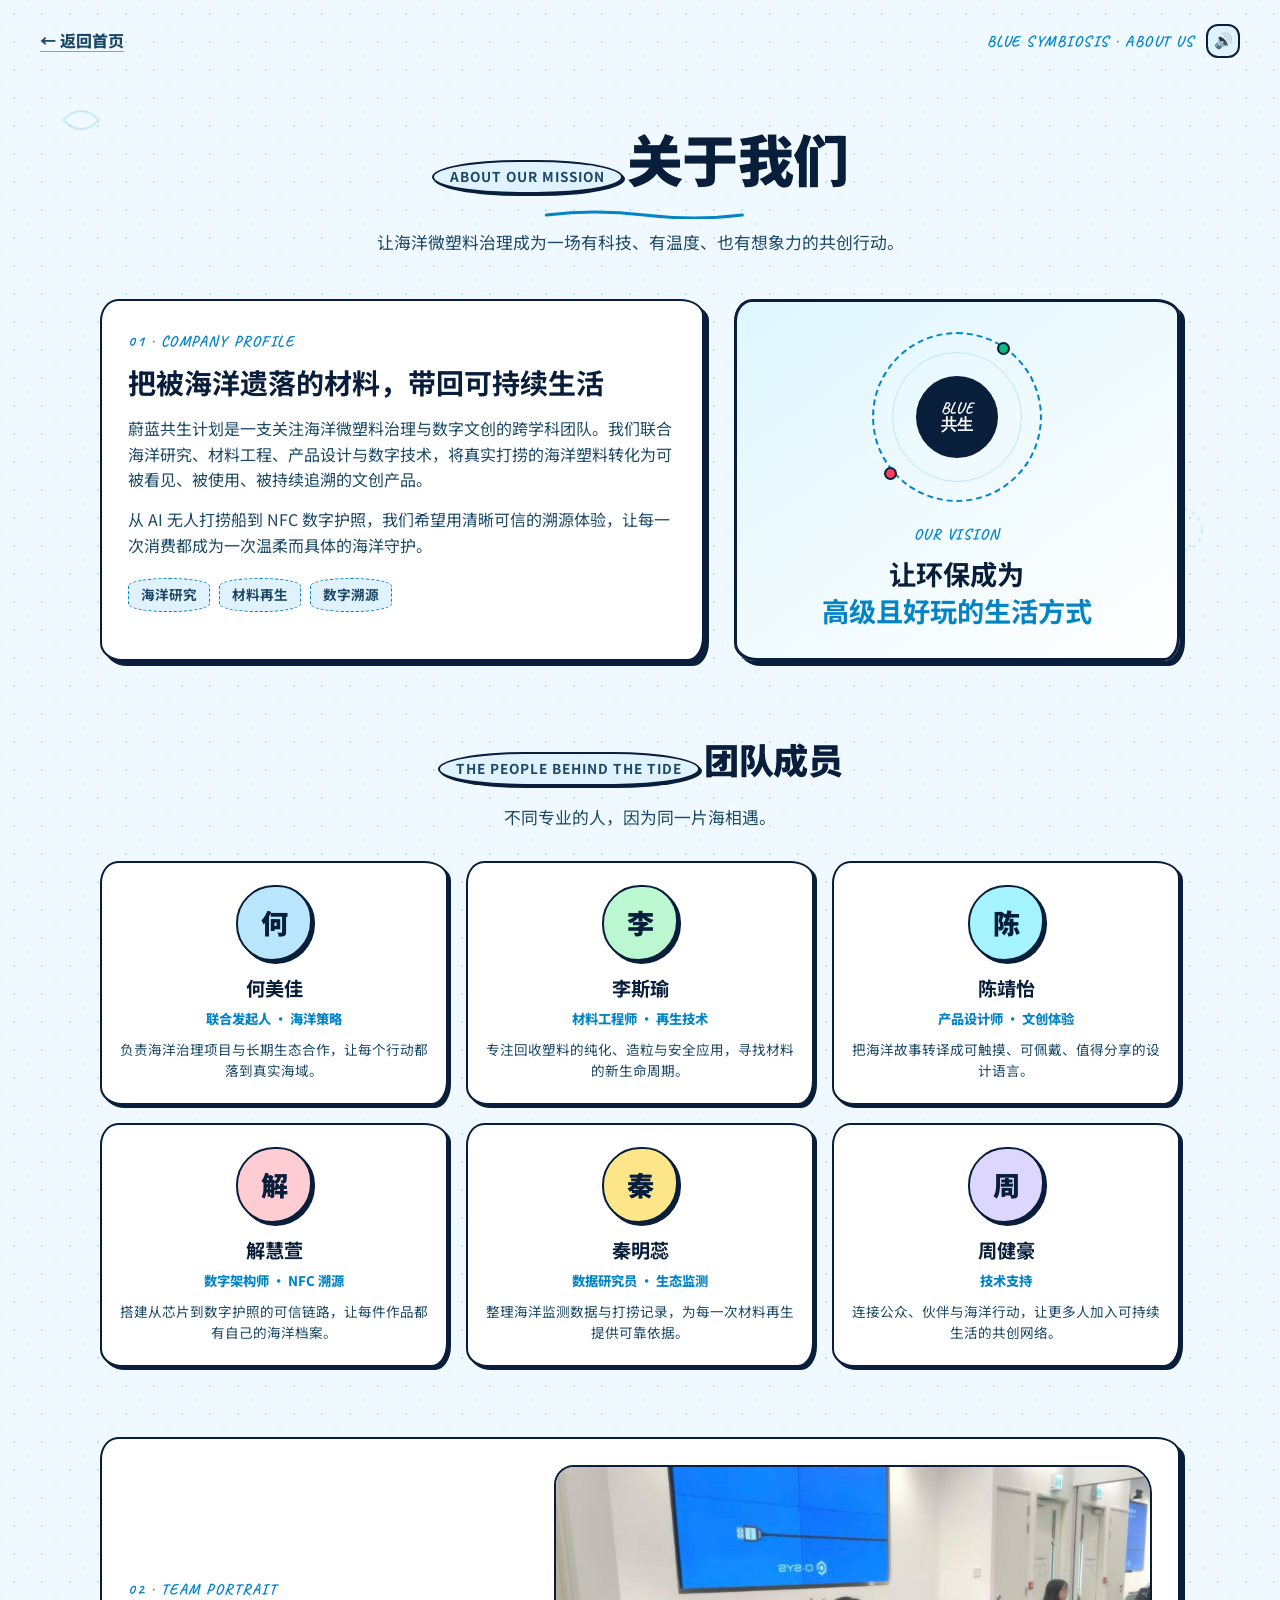
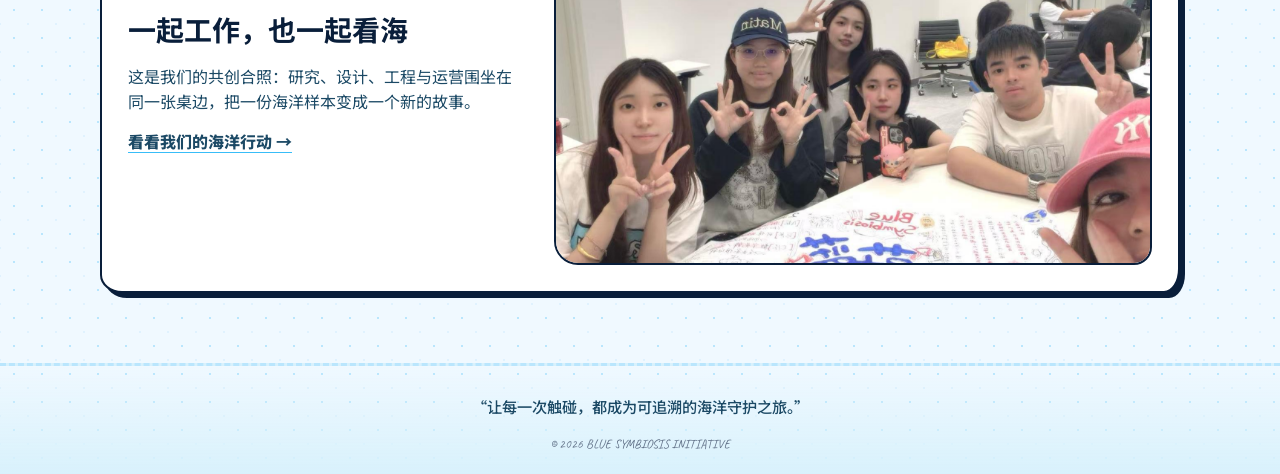
==== commit c40dd9ff: "团队简介修改" ====
--- a/about.html
+++ b/about.html
@@ -22,7 +22,11 @@
 
   <header class="about-topbar">
     <a class="about-back-link" href="index.html">← 返回首页</a>
-    <span class="about-topbar-label">BLUE SYMBIOSIS · ABOUT US</span>
+    <div class="about-topbar-tools">
+      <span class="about-topbar-label">BLUE SYMBIOSIS · ABOUT US</span>
+      <button class="tool-icon-btn" id="aboutAudioToggle" type="button" title="切换海浪背景原声"
+        aria-label="切换海浪背景原声" aria-pressed="false">🔊</button>
+    </div>
   </header>
 
   <main class="about-page">
@@ -123,6 +127,21 @@
     <p class="footer-manifesto-text">“让每一次触碰，都成为可追溯的海洋守护之旅。”</p>
     <div class="copyright-text">© 2026 BLUE SYMBIOSIS INITIATIVE</div>
   </footer>
+
+  <script src="js/audio.js"></script>
+  <script>
+    const aboutAudioToggle = document.getElementById('aboutAudioToggle');
+    const updateAboutAudioButton = (isPlaying) => {
+      aboutAudioToggle.textContent = isPlaying ? '🔊' : '🔈';
+      aboutAudioToggle.setAttribute('aria-pressed', String(isPlaying));
+      aboutAudioToggle.title = isPlaying ? '关闭海浪背景原声' : '开启海浪背景原声';
+    };
+
+    window.blueAudio.startDefaultAmbient();
+    aboutAudioToggle.addEventListener('click', () => {
+      updateAboutAudioButton(window.blueAudio.toggleMute());
+    });
+  </script>
 </body>
 
 </html>
--- a/css/about.css
+++ b/css/about.css
@@ -33,6 +33,12 @@
   letter-spacing: 1.5px;
 }
 
+.about-topbar-tools {
+  display: flex;
+  align-items: center;
+  gap: 12px;
+}
+
 .about-page {
   position: relative;
   z-index: 10;
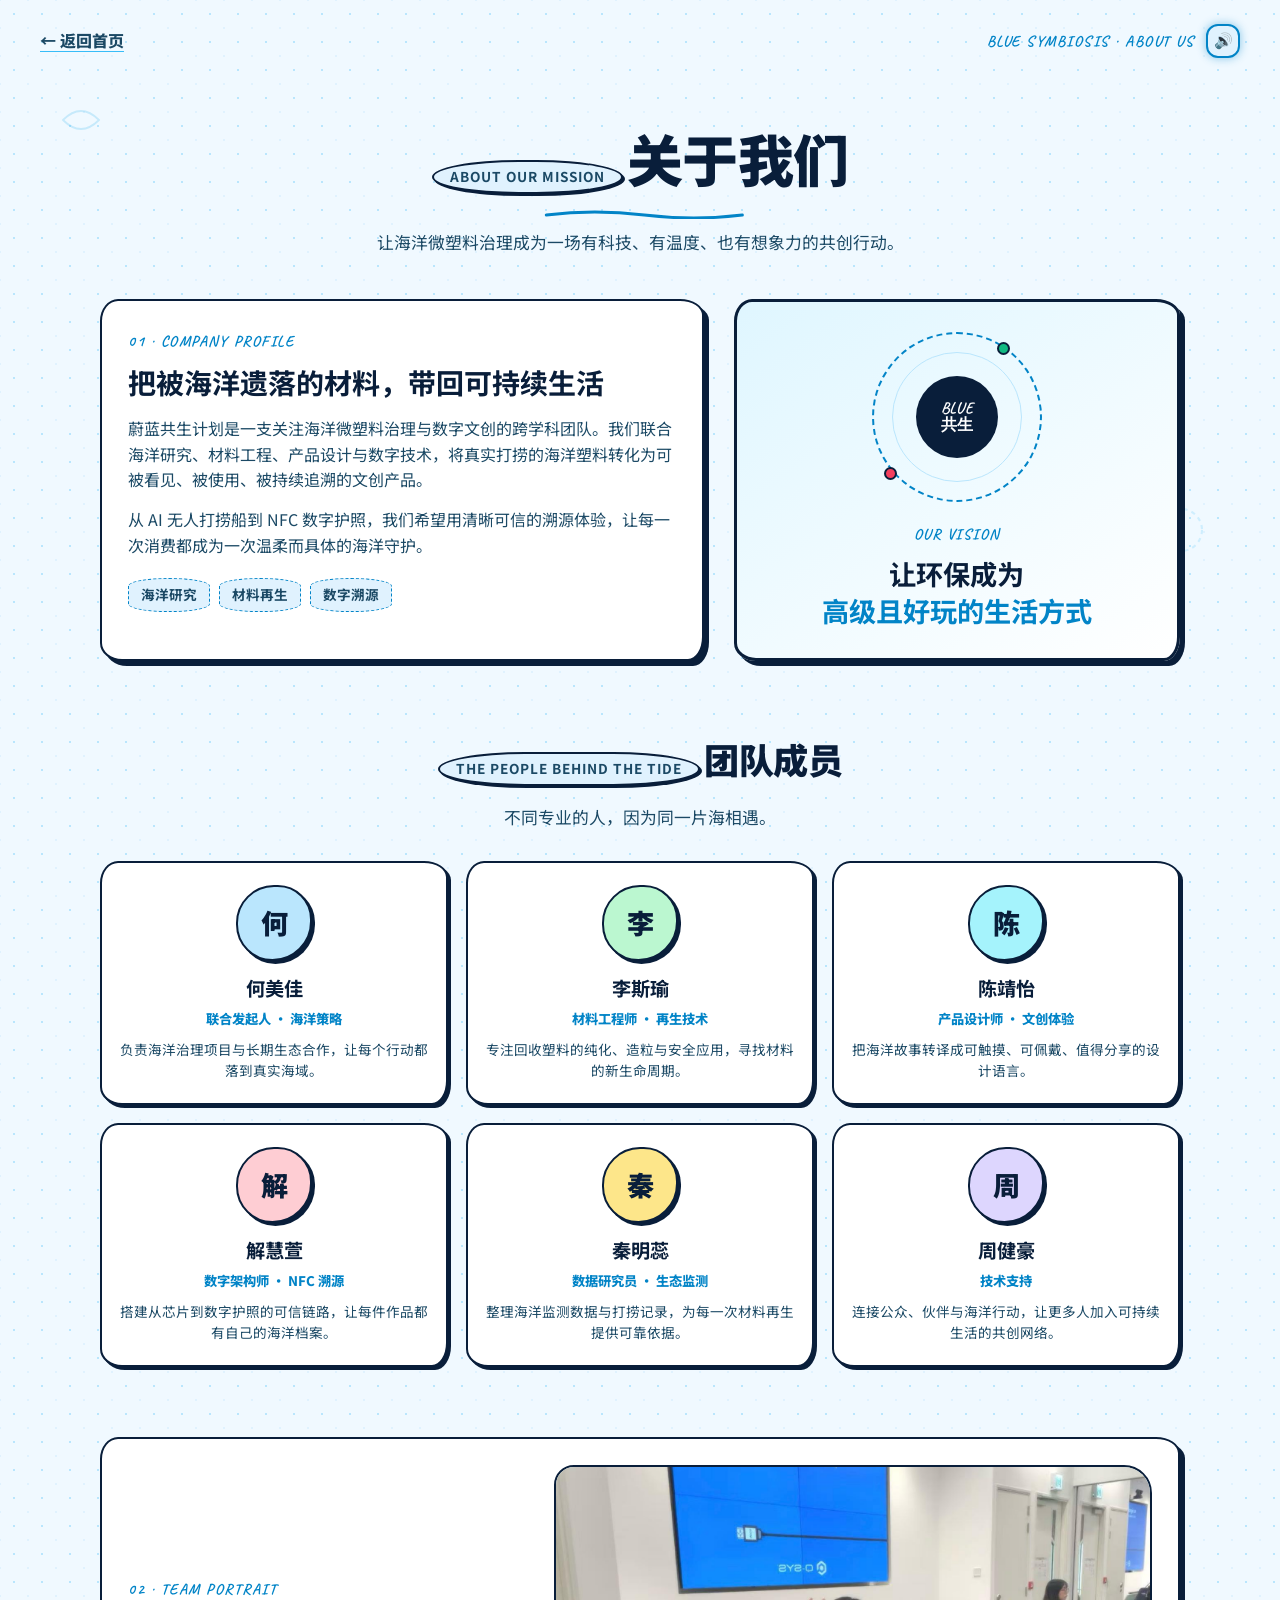
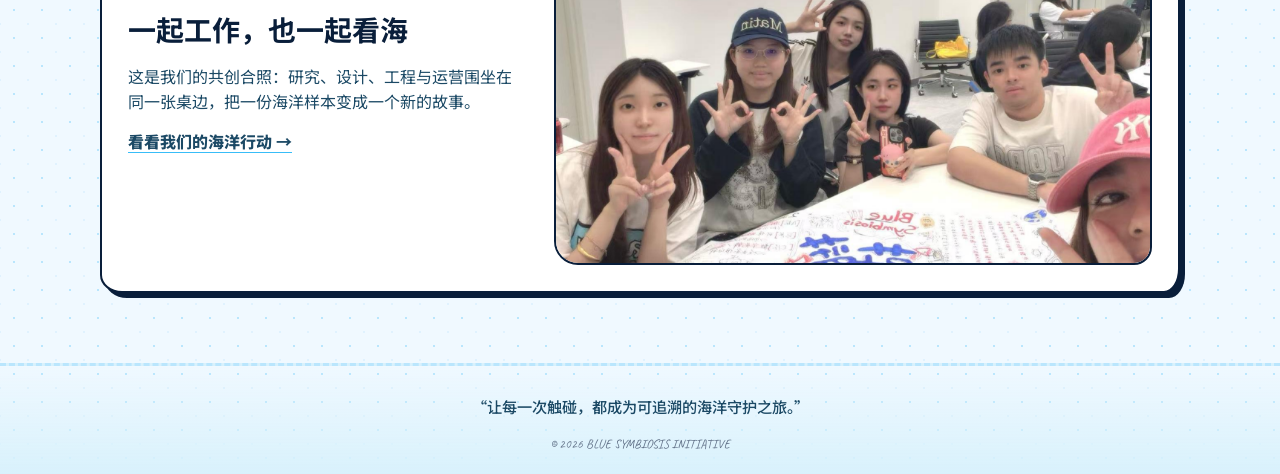
==== commit 00910f49: "修复背景音唤醒逻辑：支持全事件感知（移动/滚动/悬停即刻播放）与UI状态双向同步" ====
--- a/about.html
+++ b/about.html
@@ -132,14 +132,41 @@
   <script>
     const aboutAudioToggle = document.getElementById('aboutAudioToggle');
     const updateAboutAudioButton = (isPlaying) => {
-      aboutAudioToggle.textContent = isPlaying ? '🔊' : '🔈';
-      aboutAudioToggle.setAttribute('aria-pressed', String(isPlaying));
-      aboutAudioToggle.title = isPlaying ? '关闭海浪背景原声' : '开启海浪背景原声';
+      const isMuted = window.blueAudio ? window.blueAudio.isMuted : false;
+      if (isMuted) {
+        aboutAudioToggle.textContent = '🔈';
+        aboutAudioToggle.setAttribute('aria-pressed', 'false');
+        aboutAudioToggle.title = '开启海浪背景原声';
+        aboutAudioToggle.classList.remove('is-playing');
+      } else if (isPlaying) {
+        aboutAudioToggle.textContent = '🔊';
+        aboutAudioToggle.setAttribute('aria-pressed', 'true');
+        aboutAudioToggle.title = '关闭海浪背景原声';
+        aboutAudioToggle.classList.add('is-playing');
+      } else {
+        aboutAudioToggle.textContent = '🔊';
+        aboutAudioToggle.setAttribute('aria-pressed', 'false');
+        aboutAudioToggle.title = '海浪原声（移动鼠标或滑动自动播放）';
+        aboutAudioToggle.classList.remove('is-playing');
+      }
     };
 
-    window.blueAudio.startDefaultAmbient();
-    aboutAudioToggle.addEventListener('click', () => {
-      updateAboutAudioButton(window.blueAudio.toggleMute());
+    window.addEventListener('blue-audio-state', (e) => {
+      updateAboutAudioButton(e.detail.isPlaying);
+    });
+
+    if (window.blueAudio) {
+      window.blueAudio.startDefaultAmbient();
+      if (window.blueAudio.ctx) {
+        updateAboutAudioButton(window.blueAudio.ctx.state === 'running' && !window.blueAudio.isMuted);
+      }
+    }
+
+    aboutAudioToggle.addEventListener('click', (e) => {
+      e.stopPropagation();
+      if (window.blueAudio) {
+        updateAboutAudioButton(window.blueAudio.toggleMute());
+      }
     });
   </script>
 </body>
--- a/css/style.css
+++ b/css/style.css
@@ -200,6 +200,12 @@
   box-shadow: 2px 2px 0px var(--c-dark-navy);
 }
 
+.tool-icon-btn.is-playing {
+  background: #e0f2fe;
+  border-color: var(--c-ocean-blue);
+  box-shadow: 0 0 10px rgba(2, 132, 199, 0.45);
+}
+
 @media (max-width: 600px) {
   .nfc-floating-bar {
     max-width: calc(100% - 20px);
@@ -1651,6 +1657,48 @@
   box-shadow: var(--doodle-shadow);
 }
 
+/* 海报产品选择 */
+.poster-product-options {
+  display: grid;
+  gap: 10px;
+  max-height: 52vh;
+  overflow-y: auto;
+  padding: 2px 4px 4px 2px;
+}
+
+.poster-product-option {
+  width: 100%;
+  background: var(--c-pure-white);
+  color: var(--c-dark-navy);
+  border: 2px solid #bae6fd;
+  border-radius: 14px;
+  padding: 12px 14px;
+  text-align: left;
+  cursor: pointer;
+  display: flex;
+  flex-direction: column;
+  gap: 3px;
+  transition: all 0.2s ease;
+}
+
+.poster-product-option:hover,
+.poster-product-option.is-selected {
+  border-color: var(--c-ocean-blue);
+  background: #edf8fd;
+  box-shadow: 3px 3px 0 var(--c-ocean-blue);
+  transform: translate(-1px, -1px);
+}
+
+.poster-product-option-name {
+  font-size: 0.95rem;
+  font-weight: 900;
+}
+
+.poster-product-option-meta {
+  color: #64748b;
+  font-size: 0.78rem;
+}
+
 /* ==========================================================================
    模块 6: AI打捞船声波护渔互动小游戏 (Interactive Sonar Mini-Game)
    ========================================================================== */
